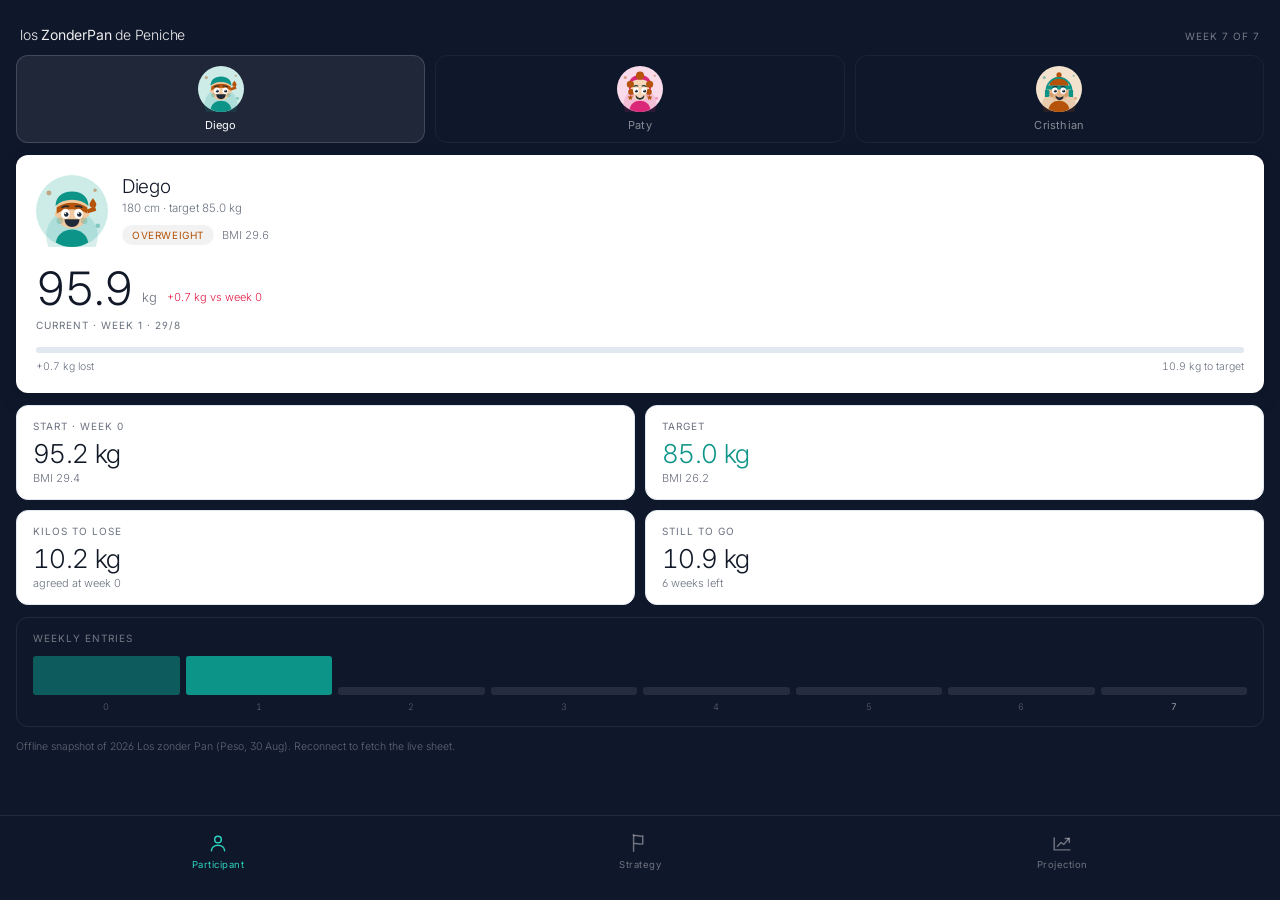
==== app/index.html @ 0c529e1f "Implement Los Zonder Pan weight tracker as a static PWA Ports the approved Claude Design prototype (" ====
<!DOCTYPE html>
<html lang="en">
<head>
<meta charset="utf-8">
<meta name="viewport" content="width=device-width, initial-scale=1, viewport-fit=cover">
<title>los ZonderPan de Peniche</title>
<meta name="description" content="Weight tracker for a group of friends — participant, strategy and projection, read live from Google Sheets.">
<meta name="theme-color" content="#0f172a">
<link rel="manifest" href="manifest.json">
<link rel="icon" href="icon.svg" type="image/svg+xml">
<link rel="apple-touch-icon" href="icon.svg">
<meta name="apple-mobile-web-app-capable" content="yes">
<meta name="apple-mobile-web-app-status-bar-style" content="black-translucent">
<meta name="apple-mobile-web-app-title" content="ZonderPan">
<link rel="preconnect" href="https://fonts.gstatic.com" crossorigin>
<link rel="stylesheet" href="https://fonts.googleapis.com/css2?family=Inter:wght@300;400&display=swap">
<link rel="stylesheet" href="styles.css">
</head>
<body>
<div id="app"></div>
<script src="app.js"></script>
</body>
</html>
---- app/styles.css ----
html, body { height: 100%; }
* { box-sizing: border-box; }
body {
  margin: 0;
  background: #0f172a;
  color: #ffffff;
  font-family: 'Inter var', Inter, system-ui, sans-serif;
  font-weight: 300;
  font-feature-settings: "ss01";
  -webkit-font-smoothing: antialiased;
  overscroll-behavior-y: none;
}
a { color: #0d9488; text-decoration: none; }
a:hover { color: #0f766e; }
button { font-family: inherit; -webkit-tap-highlight-color: transparent; }
button:focus-visible { outline: 2px solid #2dd4bf; outline-offset: 2px; }
#app { min-height: 100dvh; display: flex; flex-direction: column; }
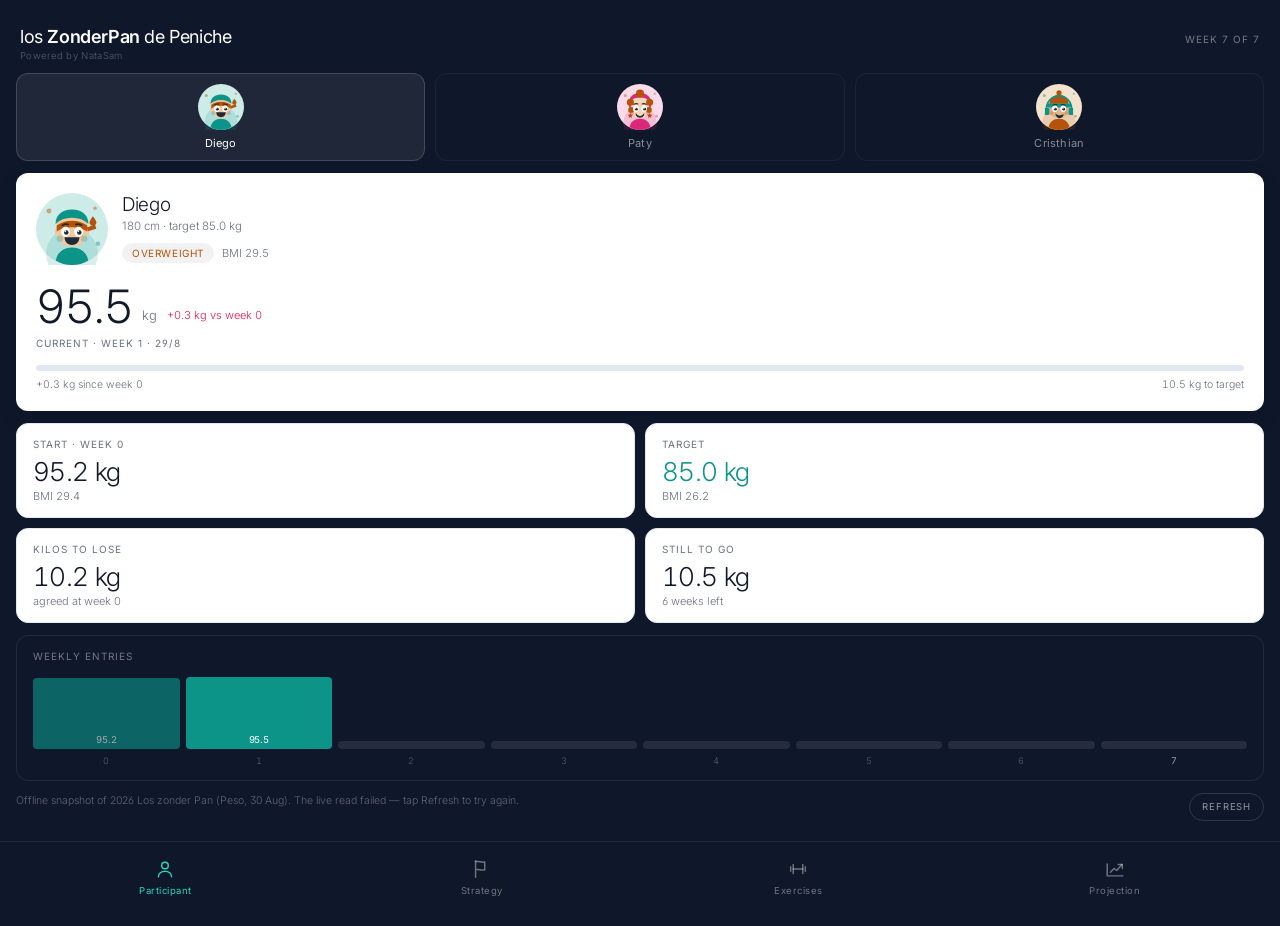
==== commit 090b06d4: "Add files via upload" ====
--- a/app/index.html
+++ b/app/index.html
@@ -4,7 +4,7 @@
 <meta charset="utf-8">
 <meta name="viewport" content="width=device-width, initial-scale=1, viewport-fit=cover">
 <title>los ZonderPan de Peniche</title>
-<meta name="description" content="Weight tracker for a group of friends — participant, strategy and projection, read live from Google Sheets.">
+<meta name="description" content="Weight tracker for a group of friends — participant, strategy, exercises and projection, read live from Google Sheets.">
 <meta name="theme-color" content="#0f172a">
 <link rel="manifest" href="manifest.json">
 <link rel="icon" href="icon.svg" type="image/svg+xml">
